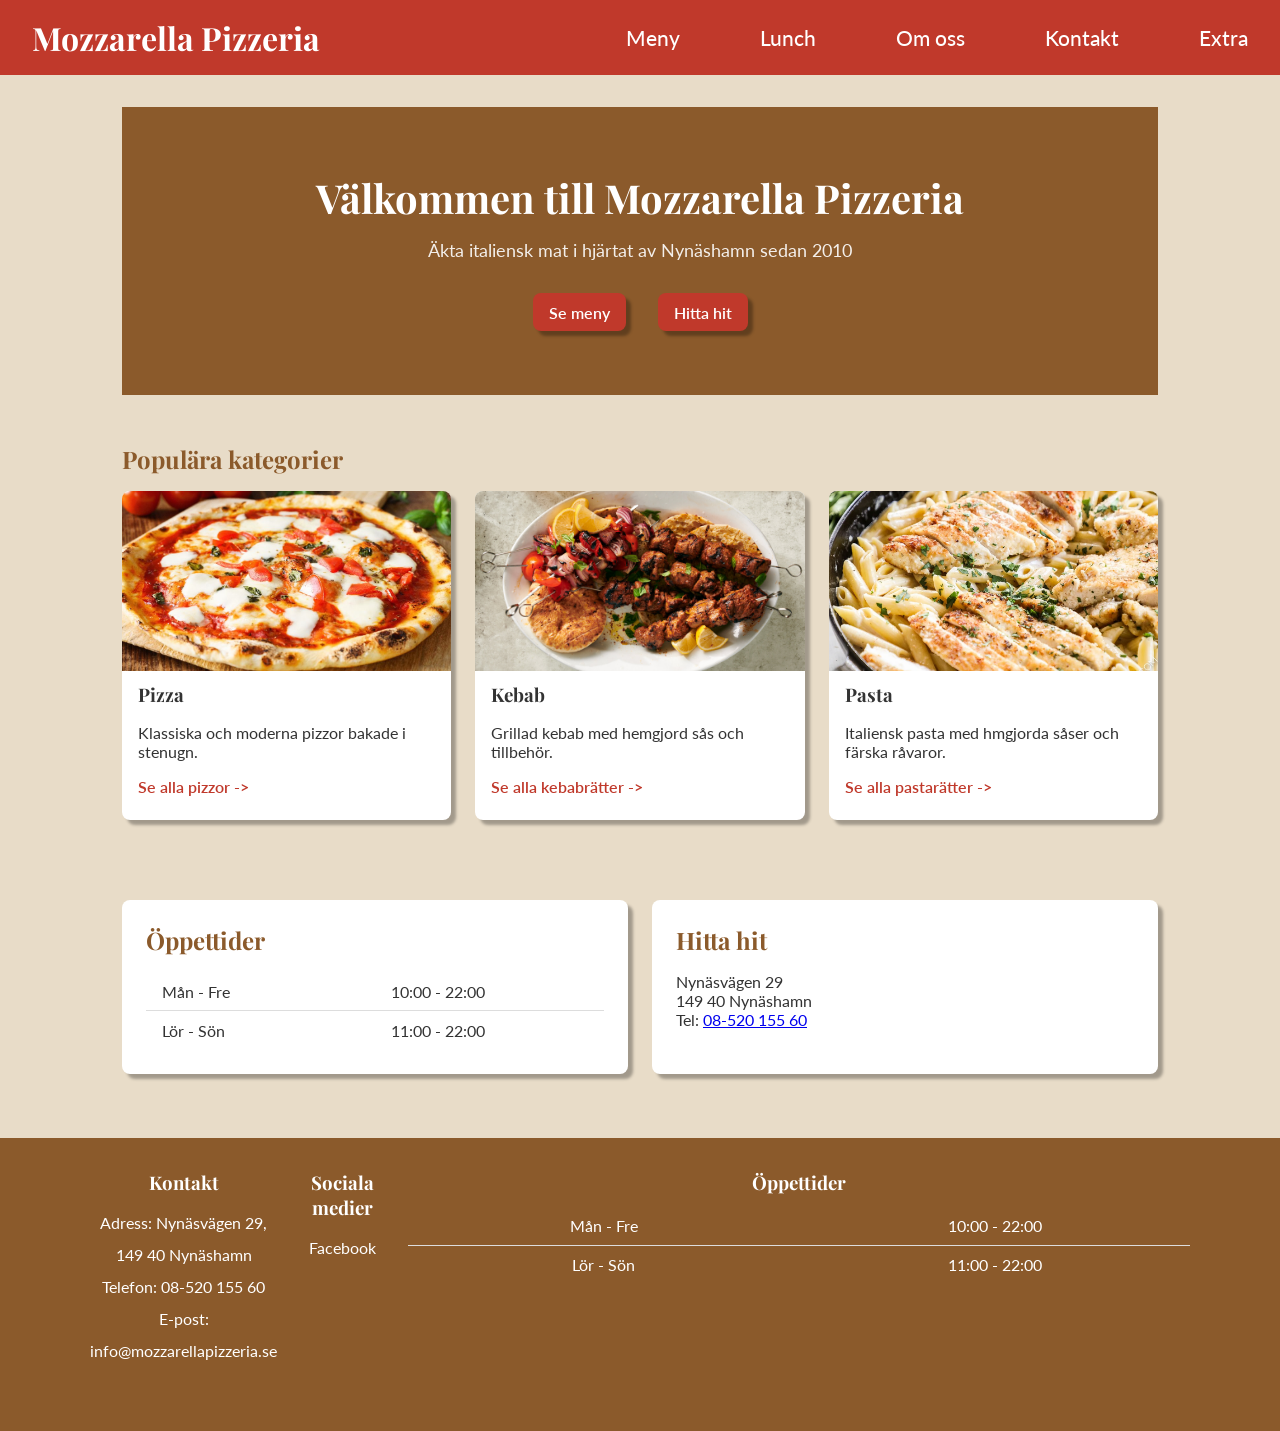
==== index.html @ 79b274e6 "Förbättrad responsivitet i navbar" ====
<!DOCTYPE html>

<html lang="sv">
    <head>
        <meta charset="UTF-8">
        <meta name="description" content="Mozzarella Pizzeria i Nynäshamn - Äkta italiensk pizza">
        <meta name="keywords" content="pizza, pizzeria, kebab, sallad, pasta, Nynäshamn, lunch">
        <meta name="author" content="Melker Lurén Niklasson">
        <meta name="viewport" content="width=device-width, initial-scale=1.0">
        <title>Mozzarella Pizzeria</title>
        <link rel="stylesheet" href="style.css">
        <link rel="stylesheet" href="print.css" media="print">
    </head>

    <body>

        <header>
            <nav>
                <a href="index.html" id="logo">Mozzarella Pizzeria</a>
                <ul>
                    <li><a href="meny.html">Meny</a></li>
                    <li><a href="lunch.html">Lunch</a></li>
                    <li><a href="om-oss.html">Om oss</a></li>
                    <li><a href="kontakt.html">Kontakt</a></li>
                    <li><a href="extra.html">Extra</a></li>
                </ul>

                <button class="hamburger" aria-label="Öppna meny">☰</button>
            </nav>
        </header>

        <main>
            <section id="hero">
                <h1>Välkommen till Mozzarella Pizzeria</h1>
                <p>Äkta italiensk mat i hjärtat av Nynäshamn sedan 2010</p>
                <div class="hero-buttons">
                    <a href="meny.html" class="button">Se meny</a>
                    <a href="kontakt.html" class="button">Hitta hit</a>
                </div>
            </section>

            <section id="content">
                <h2>Populära kategorier</h2>
                <div class="card-container">
                    <div class="card">
                        <img src="bilder/pizza.jpg" alt="En klassisk italiens pizza.">
                        <h3>Pizza</h3>
                        <p>Klassiska och moderna pizzor bakade i stenugn.</p>
                        <a href="meny.html">Se alla pizzor -></a>
                    </div>
                    <div class="card">
                        <img src="bilder/kebab.jpg" alt="Grillad kebab med tillbehör.">
                        <h3>Kebab</h3>
                        <p>Grillad kebab med hemgjord sås och tillbehör.</p>
                        <a href="meny.html">Se alla kebabrätter -></a>
                    </div>
                    <div class="card">
                        <img src="bilder/pasta.jpg" alt="Italiensk pasta med sås.">
                        <h3>Pasta</h3>
                        <p>Italiensk pasta med hmgjorda såser och färska råvaror.</p>
                        <a href="meny.html">Se alla pastarätter -></a>
                    </div>
                </div>
            </section>

            <section id="info">
                <div class="info-container">
                    <div class="info-card">
                        <h2>Öppettider</h2>
                        <table>
                            <tr>
                                <td>Mån - Fre</td>
                                <td>10:00 - 22:00</td>
                            </tr>
                            <tr>
                                <td>Lör - Sön</td>
                                <td>11:00 - 22:00</td>
                            </tr>
                        </table>
                    </div>
                    <div class="info-card">
                        <h2>Hitta hit</h2>
                        <p>Nynäsvägen 29</p>
                        <p>149 40 Nynäshamn</p>
                        <p>Tel: <a href="tel:+46852015560">08-520 155 60</a></p>
                    </div>
                </div>
            </section>
        </main>

        <footer>
            <div class="footer-container">
                <div class="footer-column">
                    <h3>Kontakt</h3>
                    <ul>
                            <li>Adress: Nynäsvägen 29, 149 40 Nynäshamn</li>
                            <li>Telefon: <a href="tel:+46852015560">08-520 155 60</a></li>
                            <li>E-post: <a href="mailto:info@mozzarellapizzeria.se">info@mozzarellapizzeria.se</a></li>
                    </ul>
                </div>
                <div class="footer-column">
                    <h3>Sociala medier</h3>
                    <ul>
                        <li><a href="https://www.facebook.com/profile.php?id=61572858213681" target="_blank">Facebook</a></li>
                    </ul>
                </div>
                <div class="footer-column">
                    <h3>Öppettider</h3>
                    <table>
                        <tr>
                            <td>Mån - Fre</td>
                            <td>10:00 - 22:00</td>
                        </tr>
                        <tr>
                            <td>Lör - Sön</td>
                            <td>11:00 - 22:00</td>
                        </tr>
                    </table>
                </div>
            </div>
        </footer>

    </body>
</html>
---- style.css ----
@import url('https://fonts.googleapis.com/css2?family=Playfair+Display:wght@400;700&family=Lato:wght@400;700&display=swap');

* {
    margin: 0;
    padding: 0;
    box-sizing: border-box;
}

:root {
    --red: #C0392B;
    --brown: #8B5A2B;
    --creme: #E8DCC8;
}

body {
    font-family: 'Lato', sans-serif;
    background-color: var(--creme);
    color: #333;
}

nav {
    display: flex;
    justify-content: space-between;
    align-items: center;
}

#logo {
    font-family: 'Playfair Display', serif;
    font-size: 2rem;
    font-weight: 700;
    color: #fff;
    text-decoration: none;
}

.hamburger {
    display: none;
    background: none;
    border: none;
    color: #fff;
    font-size: 2rem;
    cursor: pointer;
}

nav ul {
    list-style: none;
    display: flex;
    gap: 5rem;
}

nav ul a {
    color: #fff;
    text-decoration: none;
    font-size: 1.3rem;
    font-weight: 500;
}

nav ul a:hover {
    text-decoration: underline;
}

h1, h2, h3 {
    font-family: 'Playfair Display', serif;
}

header {
    background-color: var(--red);
    padding: 1rem 2rem;
}

main {
    max-width: 1100px;
    margin: 0 auto;
    padding: 2rem;
}

footer {
    background-color: var(--brown);
    color: #fff;
    padding: 2rem;
    text-align: center;
}

/* Hero */
#hero {
    background-color: var(--brown);
    color: #fff;
    text-align: center;
    padding: 4rem 2rem;
}

#hero h1 {
    font-size: 2.5rem;
    margin-bottom: 1rem;
}

#hero p {
    font-size: 1.1rem;
    margin-bottom: 2rem;
    opacity: 0.9;
}

.hero-buttons {
    display: flex;
    justify-content: center;
    gap: 2rem;
}

.button {
    background-color: var(--red);
    color: #fff;
    text-decoration: none;
    font-weight: 600;
    padding: 0.6rem 1rem;
    border-radius: 8px;
    box-shadow: 5px 5px 3px rgba(0, 0, 0, 0.3);
}

.button:hover {
    opacity: 0.8;
}

/* Category cards */
#content {
    padding: 3rem 0;
}

#content h2 {
    margin-bottom: 1.5rem;
}

.card-container {
    display: flex;
    gap: 1.5rem;
}

.card {
    background-color: #fff;
    border-radius: 8px;
    overflow: hidden;
    padding-bottom: 1rem;
    box-shadow: 5px 5px 3px rgba(0, 0, 0, 0.3);
    flex: 1;
}

.card img {
    width: 100%;
    height: 180px;
    object-fit: cover;
}

.card h3, .card p, .card a {
    padding: 0.5rem 1rem;
    display: block;
}

.card a {
    color: var(--red);
    font-weight: 600;
    text-decoration: none;
}

.card a:hover {
    text-decoration: underline;
}

/* Info-kort */
.info-container {
    display: flex;
    gap: 1.5rem;
    padding: 2rem 0;
}

.info-card {
    background-color: white;
    border-radius: 8px;
    padding: 1.5rem;
    flex: 1;
    box-shadow: 5px 5px 3px rgba(0, 0, 0, 0.3);
}

.info-card h2 {
    margin-bottom: 1rem;
    color: var(--brown);
}

/* Tabell */
table {
    width: 100%;
    border-collapse: collapse;
}

td {
    padding: 0.4rem 0;
}

/* Footer */
.footer-container {
    display: flex;
    justify-content: space-between;
    gap: 2rem;
    max-width: 1100px;
    margin: 0 auto;
    padding-bottom: 2rem;
}

.footer-column h3 {
    margin-bottom: 0.75rem;
    font-family: 'Playfair Display', serif;
}

.footer-column ul {
    list-style: none;
    line-height: 2;
}

.footer-column a {
    color: white;
    text-decoration: none;
}

.footer-column a:hover {
    text-decoration: underline;
}

.footer-copy {
    text-align: center;
    margin-top: 1rem;
    opacity: 0.7;
    font-size: 0.9rem;
}

/* Menysidan */
.filter-buttons {
    padding-top: 1rem;
    display: flex;
    justify-content: center;
    gap: 1rem;
}

#content h2 {
    margin-bottom: 1rem;
    color: var(--brown);
}

th {
    background-color: var(--red);
    color: white;
    padding: 0.6rem 1rem;
    text-align: left;
}

td {
    padding: 0.6rem 1rem;
    border-bottom: 1px solid #ddd;
}

tr:last-child td {
    border-bottom: none;
}

table {
    width: 100%;
    table-layout: fixed;
}

table th:nth-child(1) { width: 8%; }   /* Nr. */
table th:nth-child(2) { width: 20%; }  /* Namn */
table th:nth-child(3) { width: 60%; }  /* Innehåll */
table th:nth-child(4) { width: 12%; }  /* Pris */

/* Lunch */
/* Återanvänder 'card' */

/* Om oss */
.om-oss-container {
    display: flex;
    gap: 2rem;
    align-items: flex-start;
}

.om-oss-text {
    flex: 2;
}

.om-oss-text h2 {
    margin-top: 1.5rem;
    margin-bottom: 0.75rem;
    color: var(--brown);
}

.om-oss-text p {
    margin-bottom: 1rem;
    line-height: 1.7;
}

.om-oss-text ul {
    padding-left: 1.5rem;
    line-height: 2;
}

.om-oss-bild {
    flex: 1;
}

.om-oss-text img {
    width: 100%;
    margin-top: 1.5rem;
    margin-left: auto;
    margin-right: auto;
    display: block;
    border-radius: 8px;
    box-shadow: 5px 5px 3px rgba(0, 0, 0, 0.3);
}

/* Kontakt */
.contact-container {
    display: flex;
    gap: 2rem;
    margin-bottom: 3rem;
}

.contact-info {
    flex: 1;
}

.contact-info h2 {
    color: var(--brown);
    margin-top: 1.5rem;
    margin-bottom: 0.75rem;
}

.contact-info ul {
    padding-left: 1.5rem;
    line-height: 2;
}

.contact-info a {
    color: var(--red);
}

.contact-karta {
    flex: 1;
    border-radius: 8px;
    overflow: hidden;
    box-shadow: 5px 5px 3px rgba(0, 0, 0, 0.3);
}

.form {
    max-width: 600px;
}

.form label {
    display: block;
    font-weight: 600;
    margin-top: 1rem;
    margin-bottom: 0.3rem;
}

.form input,
.form textarea {
    width: 100%;
    padding: 0.6rem;
    border: 1px solid #ccc;
    border-radius: 4px;
    font-family: 'Lato', sans-serif;
    font-size: 1rem;
}

.form button {
    margin-top: 1.5rem;
    cursor: pointer;
    border: none;
    font-size: 1rem;
}

/* Extra */

.video-container {
    display: flex;
    flex-direction: column;
    align-items: center;
}

video {
    width: 100%;
    max-width: 700px;
}

/* Responsivitet */

/* Mobil - media queries */
@media (max-width: 900px) {

    nav ul {
        display: none;
    }

    .hamburger {
        display: block;
    }
}

@media (max-width: 750px) {

    #hero {
        padding: 2rem 1rem;
    }

    #hero h1 {
        font-size: 1.8rem;
    }

    .card-container {
        flex-direction: column;     /* Förklara extra i video och rapport */
    }

    .info-container {
        flex-direction: column;
    }

    .om-oss-container {
        flex-direction: column;
    }

    .contact-container {
        flex-direction: column;
    }

    .footer-container {
        flex-direction: column;
    }

    table {
        font-size: 0.85rem;
    }

    th, td {
        padding: 0.4rem 0.5rem;
    }
}
---- print.css ----
/* Stylesheet för att dölja element vid utskrift av .pdf-fil */

nav ul {
    display: none;
}

.button {
    display: none;
}

body {
    background-color: #fff;
}

#hero {
    background-color: #fff;
    color: #000;
}

.card {
    box-shadow: none;
}

.card a {
    display: none;
}

.info-card {
    box-shadow: none;
}

.info-card a {
    text-decoration: none;
    color: #000;
}
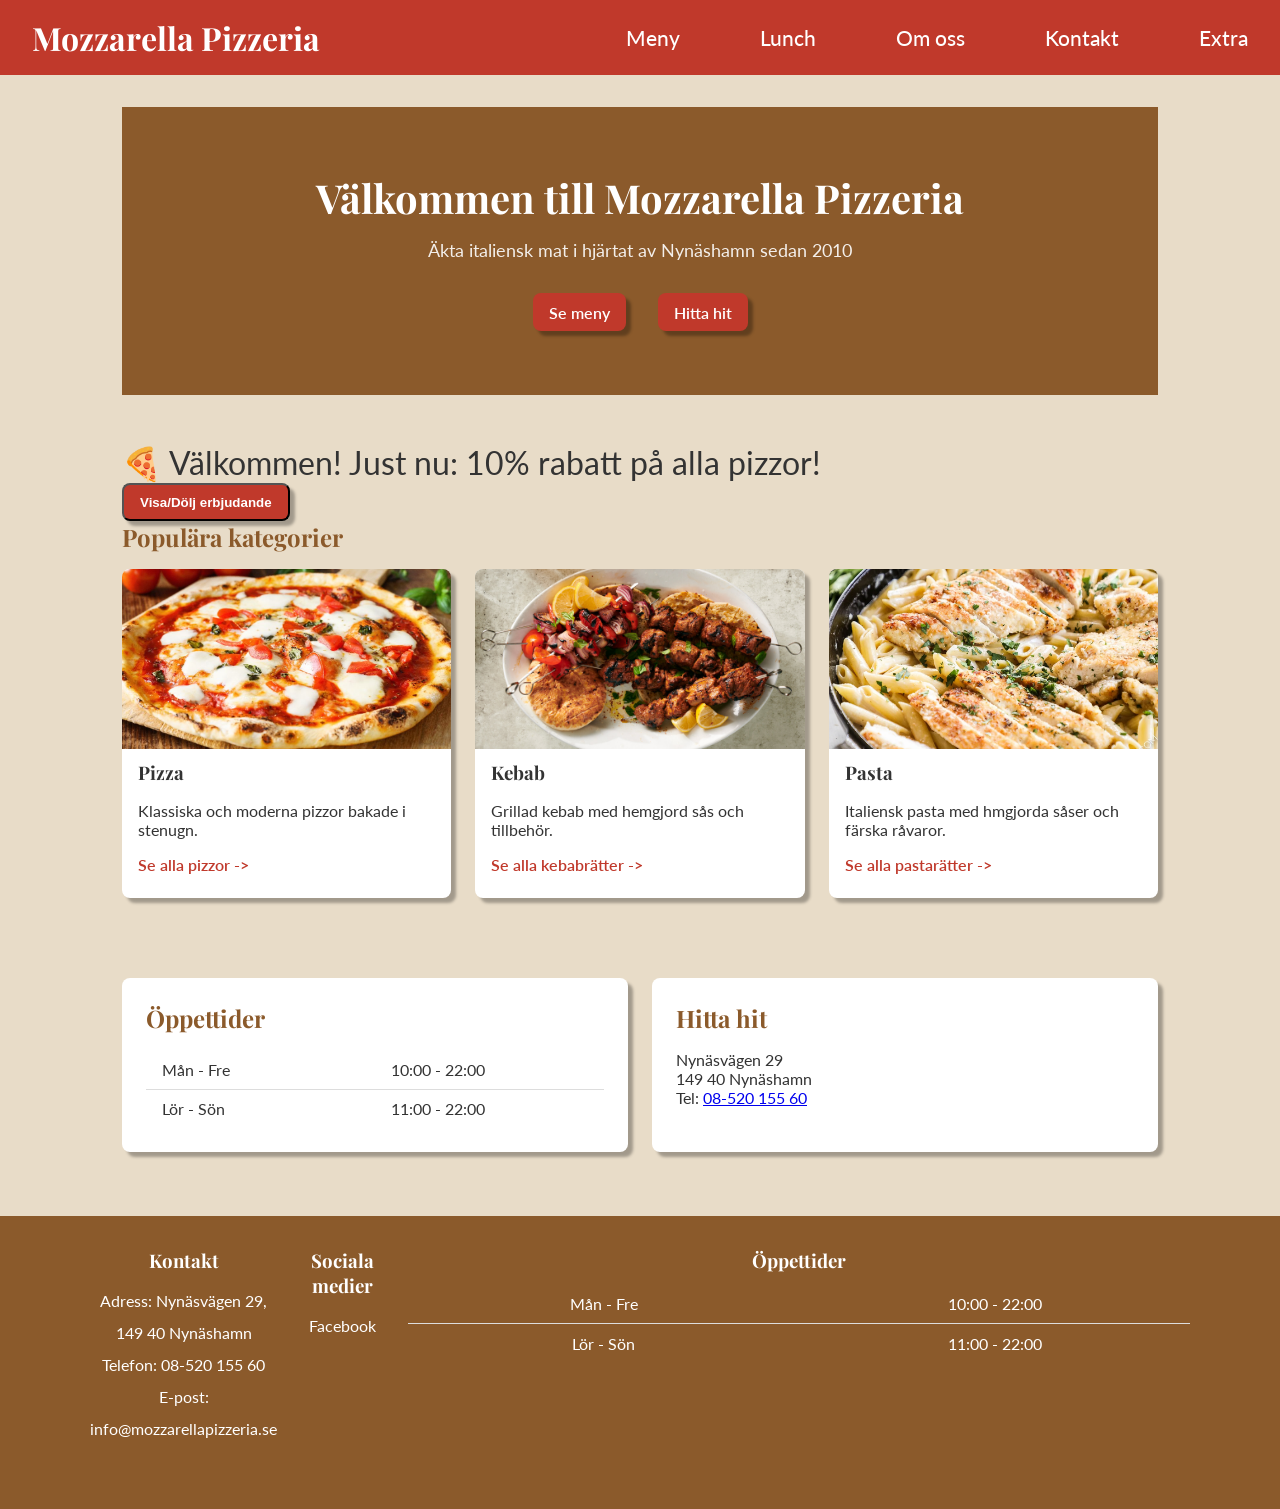
==== commit ba5f5328: "Fix minor bugs regarding JS" ====
--- a/index.html
+++ b/index.html
@@ -13,11 +13,10 @@
     </head>
 
     <body>
-
         <header>
             <nav>
                 <a href="index.html" id="logo">Mozzarella Pizzeria</a>
-                <ul>
+                <ul id="nav-menu">
                     <li><a href="meny.html">Meny</a></li>
                     <li><a href="lunch.html">Lunch</a></li>
                     <li><a href="om-oss.html">Om oss</a></li>
@@ -40,22 +39,28 @@
             </section>
 
             <section id="content">
+
+                <div id="welcome-banner">
+                    <p>🍕 Välkommen! Just nu: 10% rabatt på alla pizzor!</p>
+                </div>
+                <button class="button" id="toggle-banner">Visa/Dölj erbjudande</button>
+
                 <h2>Populära kategorier</h2>
                 <div class="card-container">
                     <div class="card">
-                        <img src="bilder/pizza.jpg" alt="En klassisk italiens pizza.">
+                        <img src="bilder/pizza.jpg" alt="En klassisk italiens pizza." onmouseover="zoomIn(this)" onmouseout="zoomOut(this)">
                         <h3>Pizza</h3>
                         <p>Klassiska och moderna pizzor bakade i stenugn.</p>
                         <a href="meny.html">Se alla pizzor -></a>
                     </div>
                     <div class="card">
-                        <img src="bilder/kebab.jpg" alt="Grillad kebab med tillbehör.">
+                        <img src="bilder/kebab.jpg" alt="Grillad kebab med tillbehör." onmouseover="zoomIn(this)" onmouseout="zoomOut(this)">
                         <h3>Kebab</h3>
                         <p>Grillad kebab med hemgjord sås och tillbehör.</p>
                         <a href="meny.html">Se alla kebabrätter -></a>
                     </div>
                     <div class="card">
-                        <img src="bilder/pasta.jpg" alt="Italiensk pasta med sås.">
+                        <img src="bilder/pasta.jpg" alt="Italiensk pasta med sås." onmouseover="zoomIn(this)" onmouseout="zoomOut(this)">
                         <h3>Pasta</h3>
                         <p>Italiensk pasta med hmgjorda såser och färska råvaror.</p>
                         <a href="meny.html">Se alla pastarätter -></a>
@@ -120,5 +125,7 @@
             </div>
         </footer>
 
+        <script src="https://code.jquery.com/jquery-3.7.1.min.js"></script>
+        <script src="script.js"></script>
     </body>
 </html>
--- a/style.css
+++ b/style.css
@@ -125,7 +125,8 @@
 }
 
 #content h2 {
-    margin-bottom: 1.5rem;
+    margin-bottom: 1rem;
+    color: var(--brown);
 }
 
 .card-container {
@@ -183,16 +184,6 @@
     color: var(--brown);
 }
 
-/* Tabell */
-table {
-    width: 100%;
-    border-collapse: collapse;
-}
-
-td {
-    padding: 0.4rem 0;
-}
-
 /* Footer */
 .footer-container {
     display: flex;
@@ -237,11 +228,6 @@
     gap: 1rem;
 }
 
-#content h2 {
-    margin-bottom: 1rem;
-    color: var(--brown);
-}
-
 th {
     background-color: var(--red);
     color: white;
@@ -261,6 +247,7 @@
 table {
     width: 100%;
     table-layout: fixed;
+    border-collapse: collapse;
 }
 
 table th:nth-child(1) { width: 8%; }   /* Nr. */
@@ -388,18 +375,42 @@
 
 /* Responsivitet */
 
-/* Mobil - media queries */
+/* Skärmbredd < 900px */
+/* Skärmbredd < 900px */
 @media (max-width: 900px) {
 
     nav ul {
         display: none;
+        flex-direction: column;
+        gap: 1rem;
+        width: 100%;
+        background-color: var(--red);
+        padding: 1rem 2rem;
+        position: absolute;
+        top: 70px;
+        left: 0;
+        z-index: 100;
+    }
+
+    nav ul li {
+        border-bottom: 1px solid rgba(255,255,255,0.2);
+        padding-bottom: 0.5rem;
+    }
+
+    nav ul li:last-child {
+        border-bottom: none;
     }
 
     .hamburger {
         display: block;
     }
-}
-
+
+    header {
+        position: relative;
+    }
+}
+
+/* Skärmbredd < 750px */
 @media (max-width: 750px) {
 
     #hero {
@@ -411,7 +422,7 @@
     }
 
     .card-container {
-        flex-direction: column;     /* Förklara extra i video och rapport */
+        flex-direction: column;
     }
 
     .info-container {
@@ -437,4 +448,44 @@
     th, td {
         padding: 0.4rem 0.5rem;
     }
+}
+
+#welcome-banner{
+    font-size: 2rem;
+}
+
+/* Dark mode */
+.dark-mode {
+    background-color: #1a1a1a;
+    color: #f0f0f0;
+}
+
+.dark-mode header {
+    background-color: #111;
+}
+
+.dark-mode footer {
+    background-color: #111;
+}
+
+.dark-mode #hero {
+    background-color: #2a2a2a;
+}
+
+.dark-mode .card {
+    background-color: #2a2a2a;
+    color: #f0f0f0;
+}
+
+.dark-mode .info-card {
+    background-color: #2a2a2a;
+    color: #f0f0f0;
+}
+
+.dark-mode #daily-special {
+    background-color: #2a2a2a;
+}
+
+.dark-mode #welcome-banner {
+    background-color: #2a2a2a;
 }
